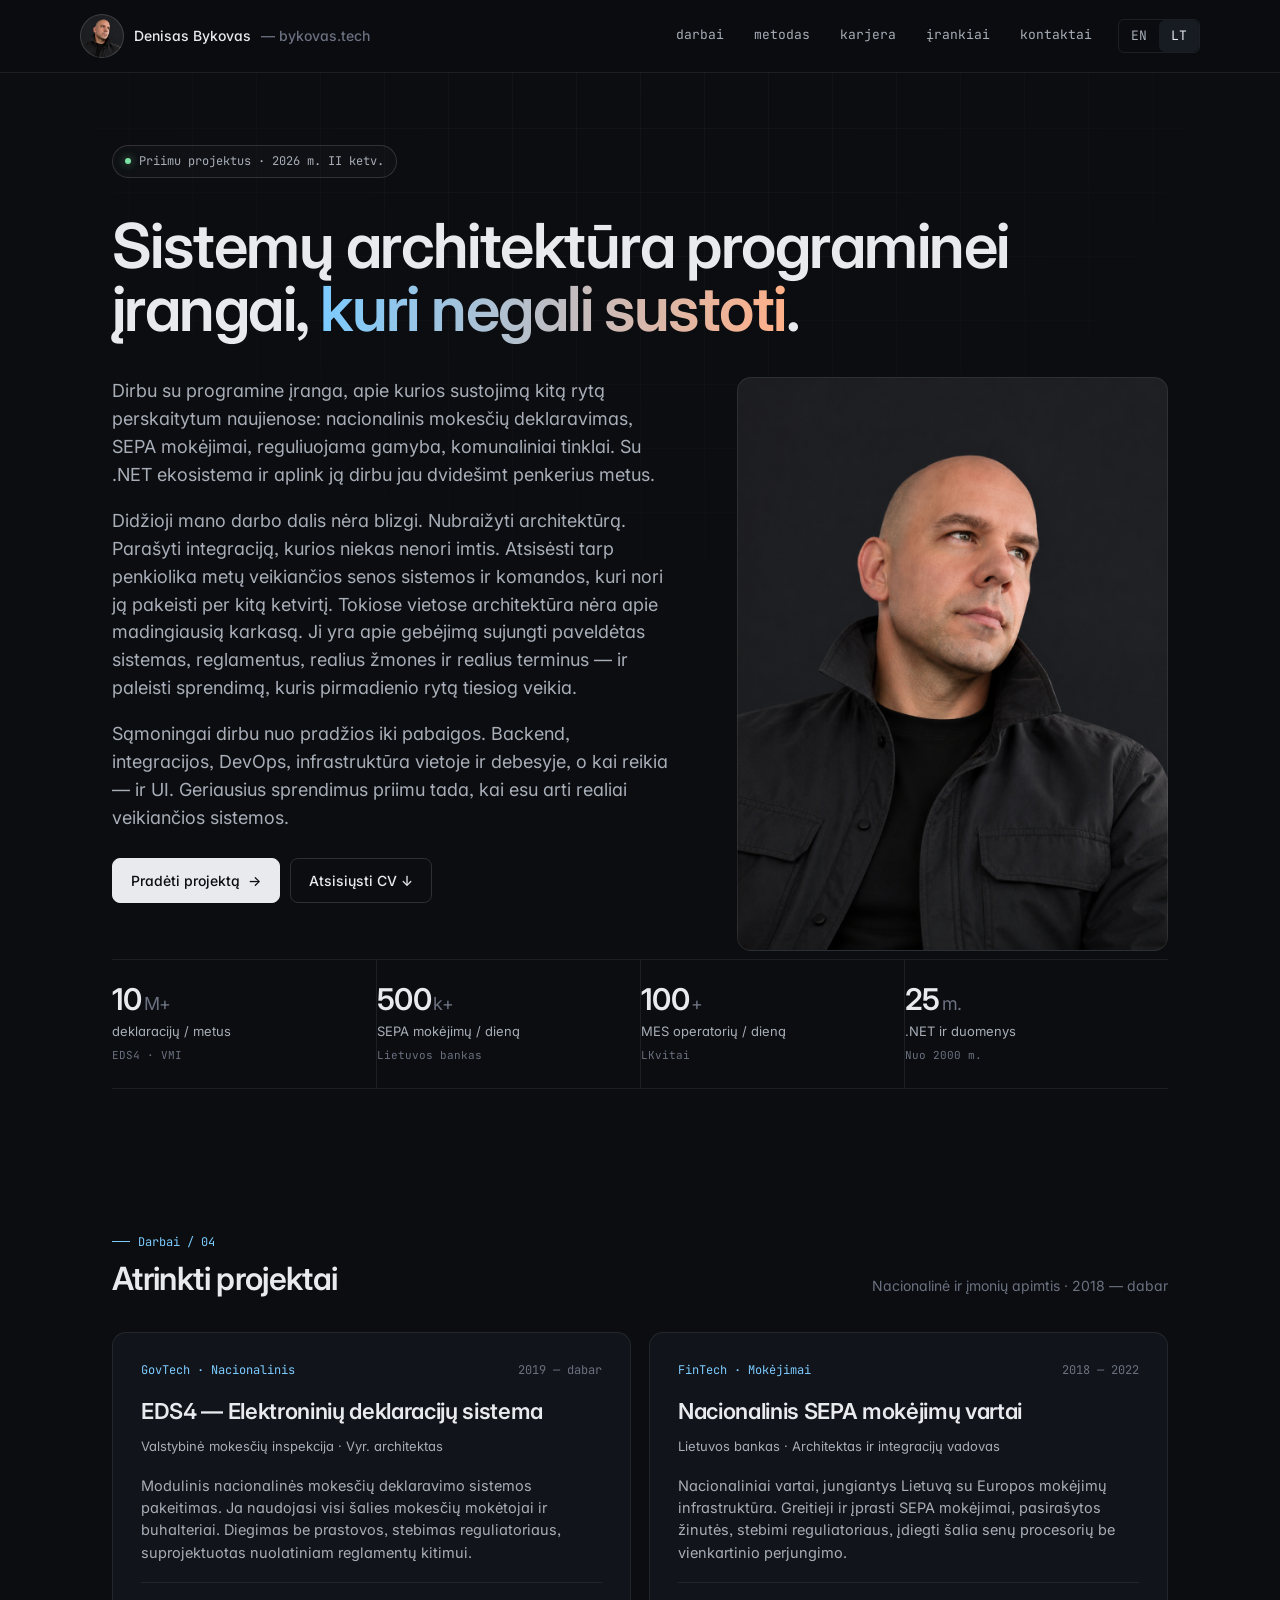
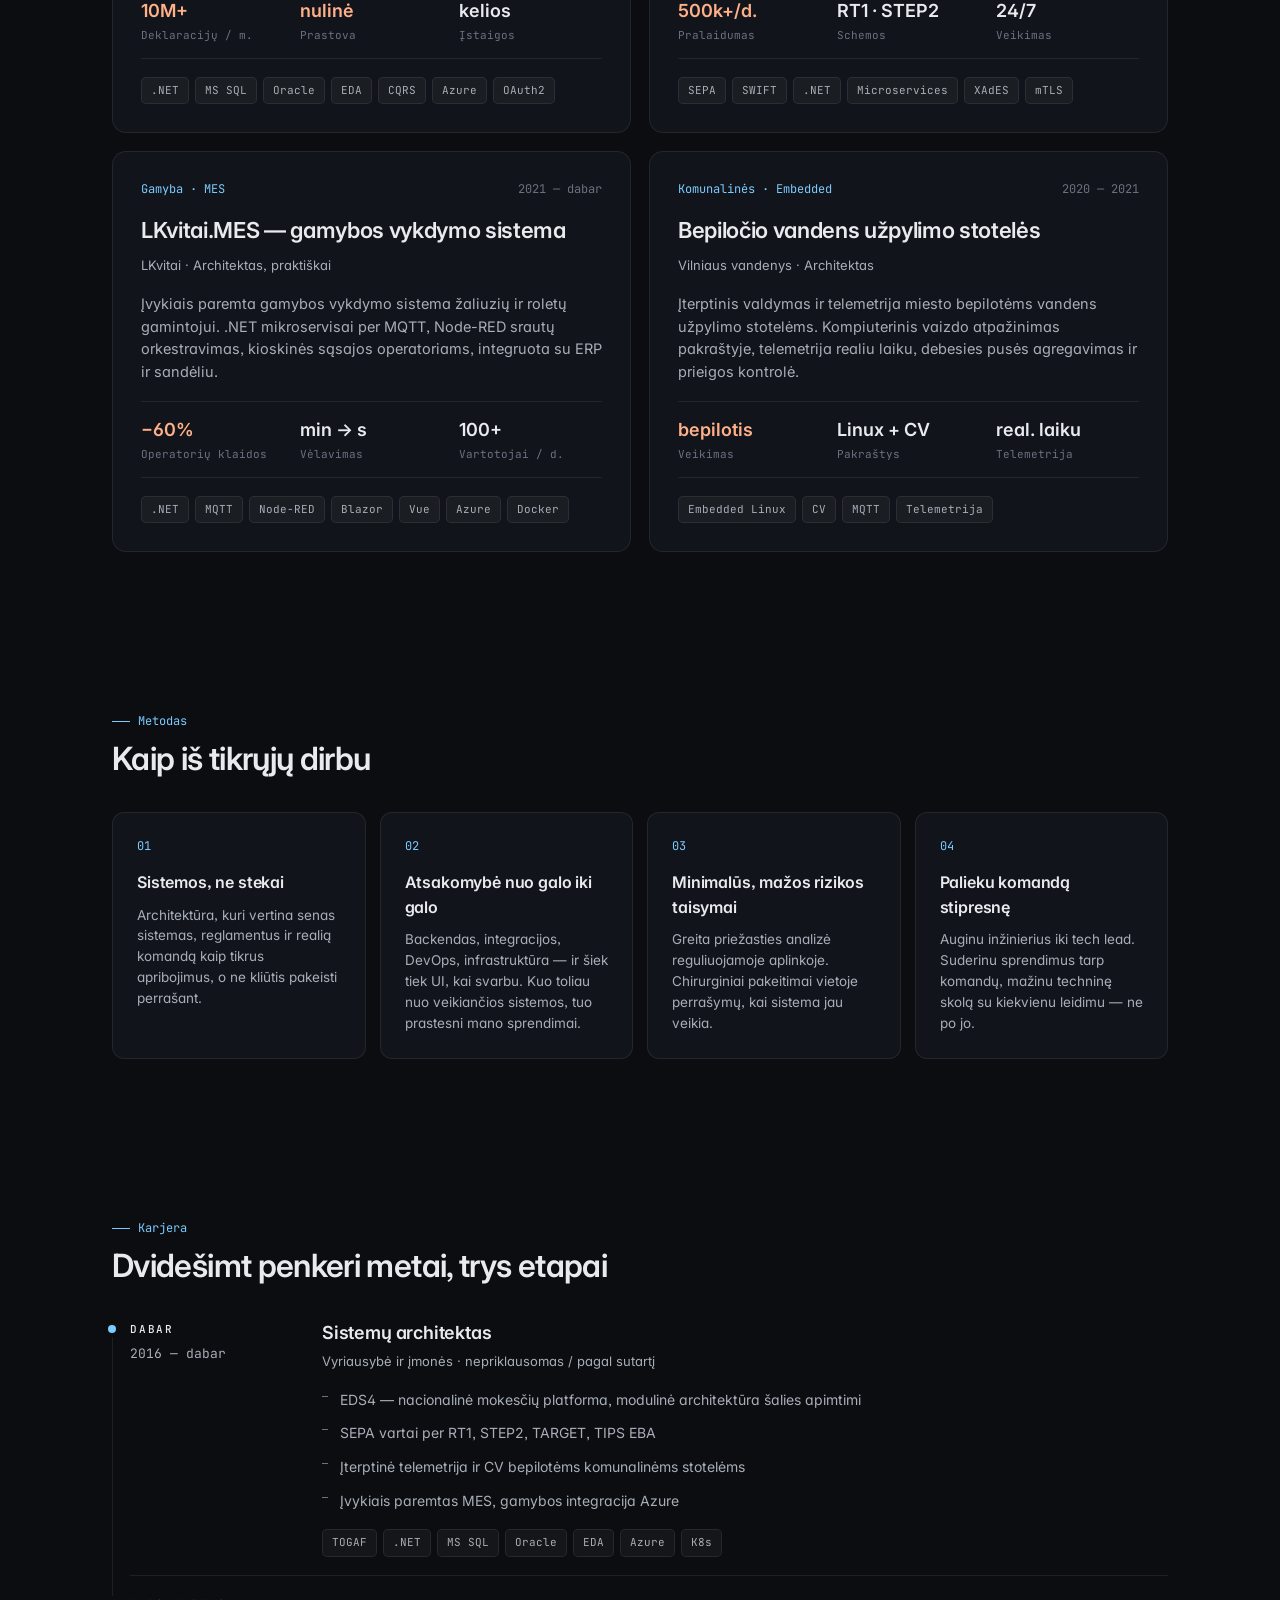
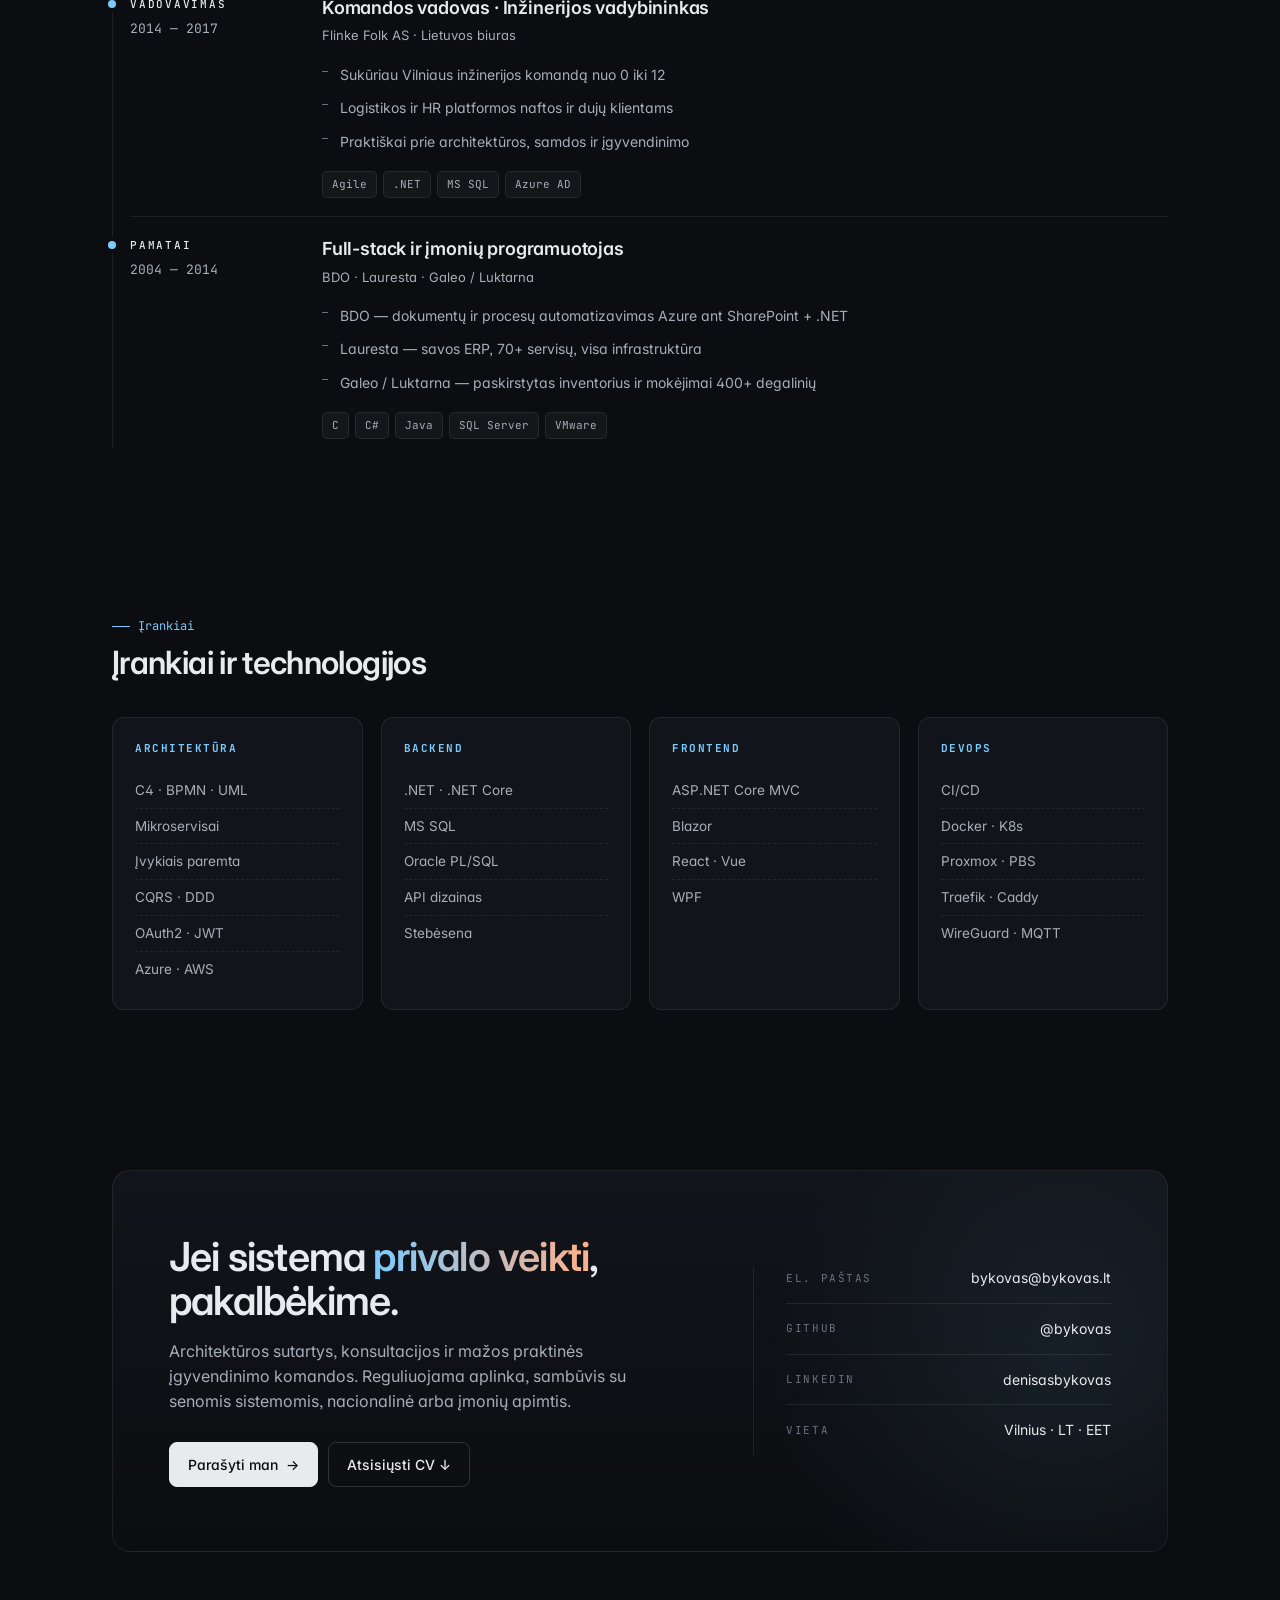
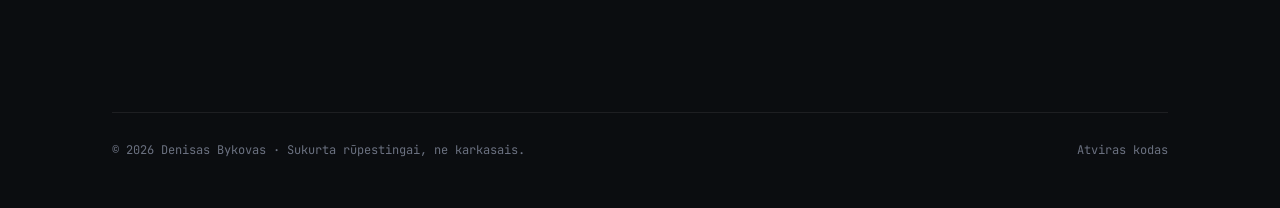
==== lt.html @ 98031470 "Refactor portfolio into shared renderer" ====
<!DOCTYPE html>
<html lang="lt">
<head>
<meta charset="utf-8"/>
<meta name="viewport" content="width=device-width,initial-scale=1"/>
<title>Denisas Bykovas — Sistemų architektas</title>
<meta http-equiv="refresh" content="0; url=index.html?lang=lt">
<link rel="canonical" href="index.html?lang=lt">
</head>
<body>
<p><a href="index.html?lang=lt">Toliau į lietuvišką versiją</a></p>
</body>
</html>
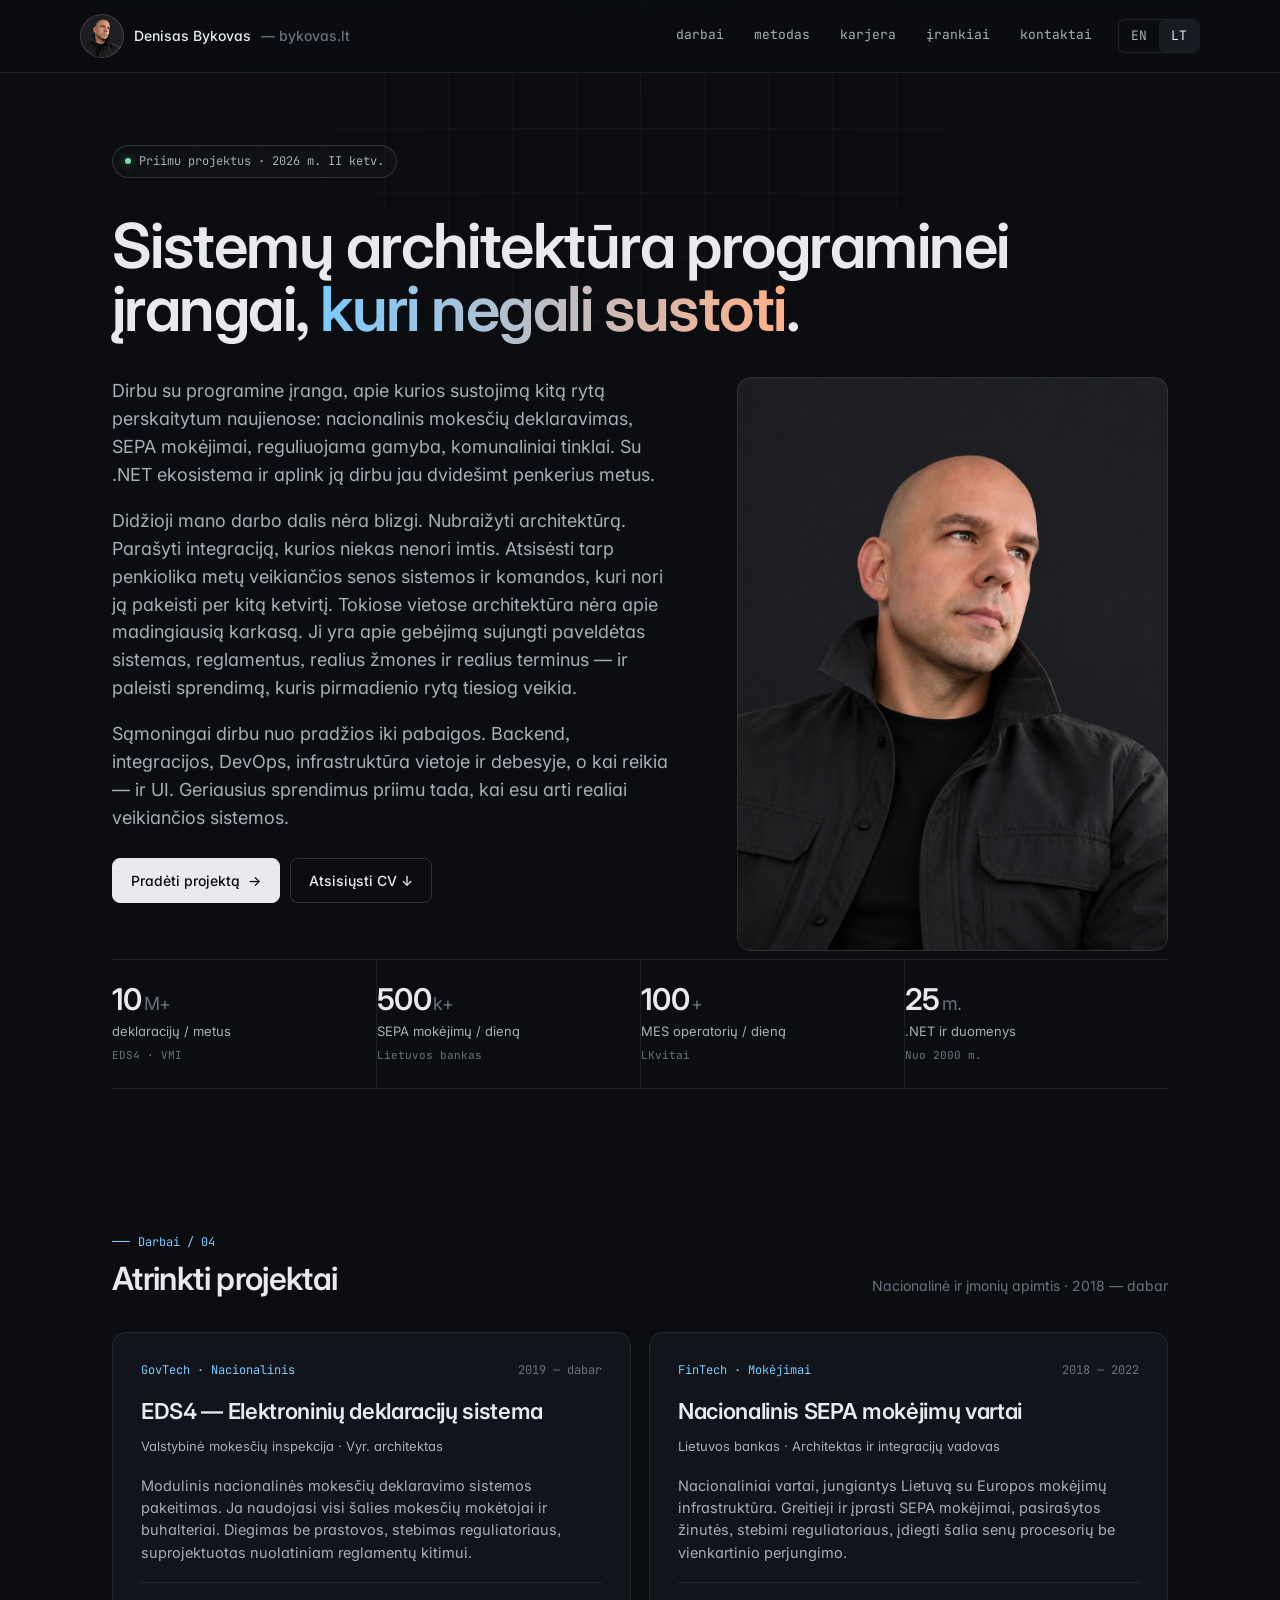
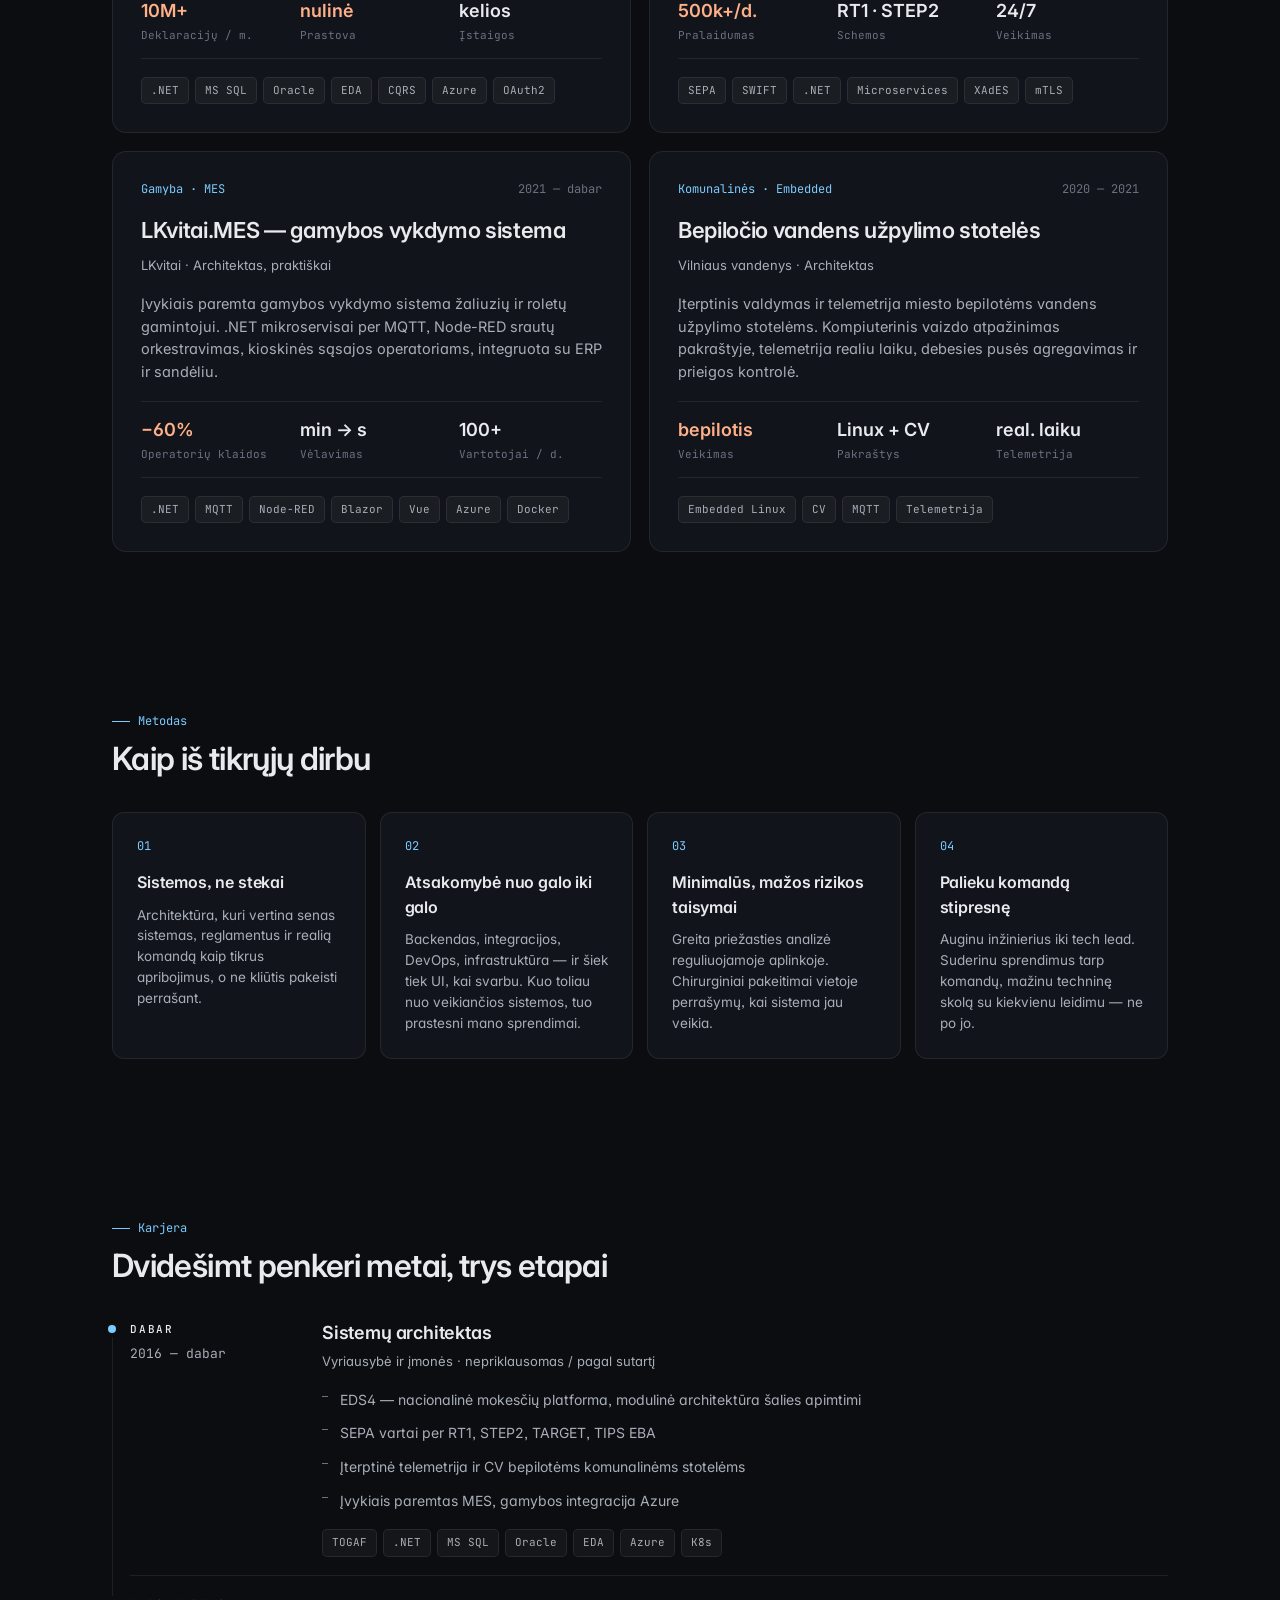
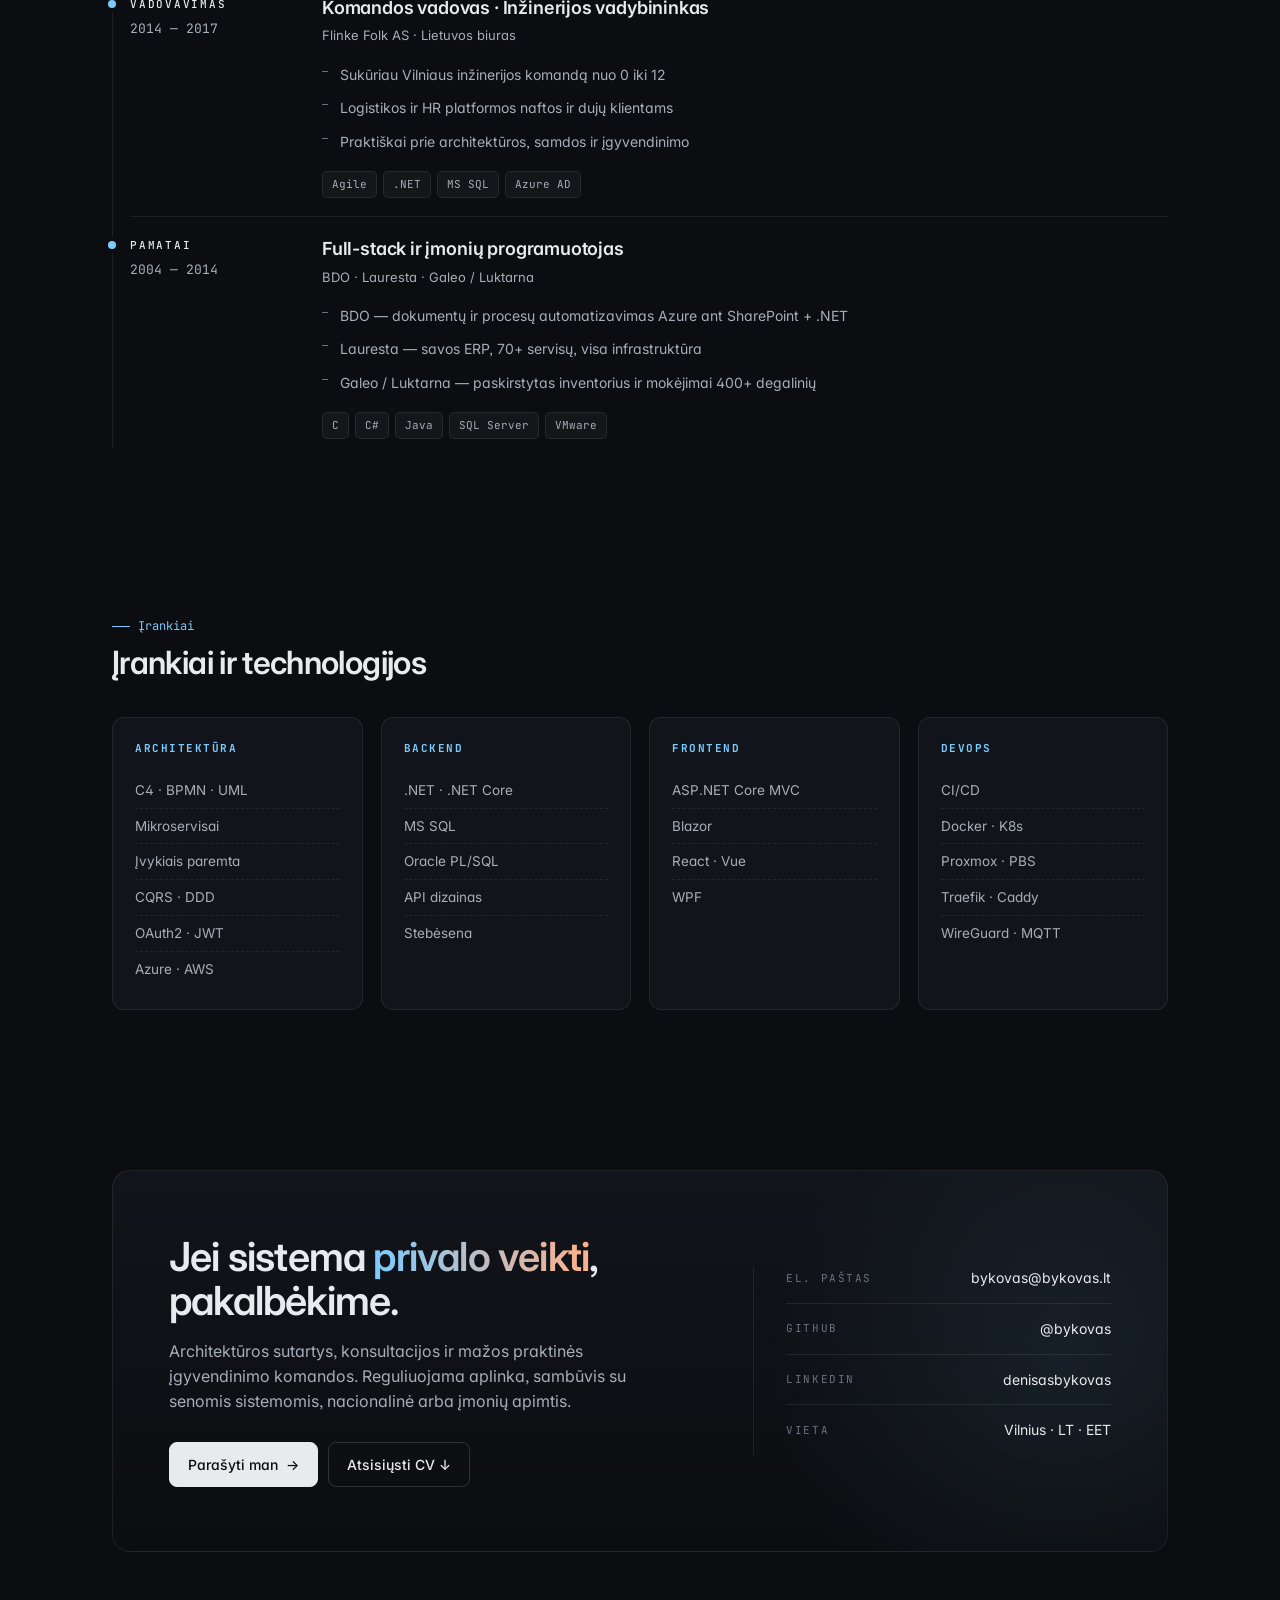
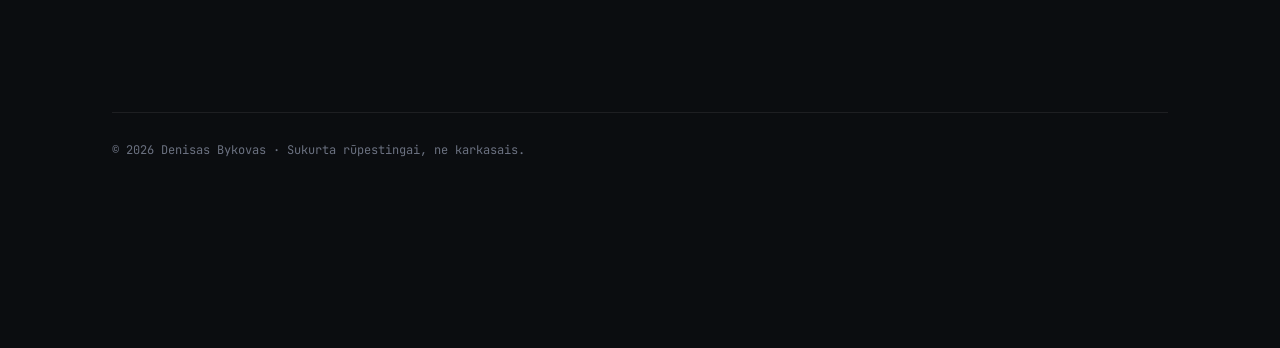
==== commit ee34c496: "Update portfolio positioning and CTA" ====
--- a/lt.html
+++ b/lt.html
@@ -5,7 +5,7 @@
 <meta name="viewport" content="width=device-width,initial-scale=1"/>
 <title>Denisas Bykovas — Sistemų architektas</title>
 <meta http-equiv="refresh" content="0; url=index.html?lang=lt">
-<link rel="canonical" href="index.html?lang=lt">
+<link rel="canonical" href="https://bykovas.lt/?lang=lt">
 </head>
 <body>
 <p><a href="index.html?lang=lt">Toliau į lietuvišką versiją</a></p>
